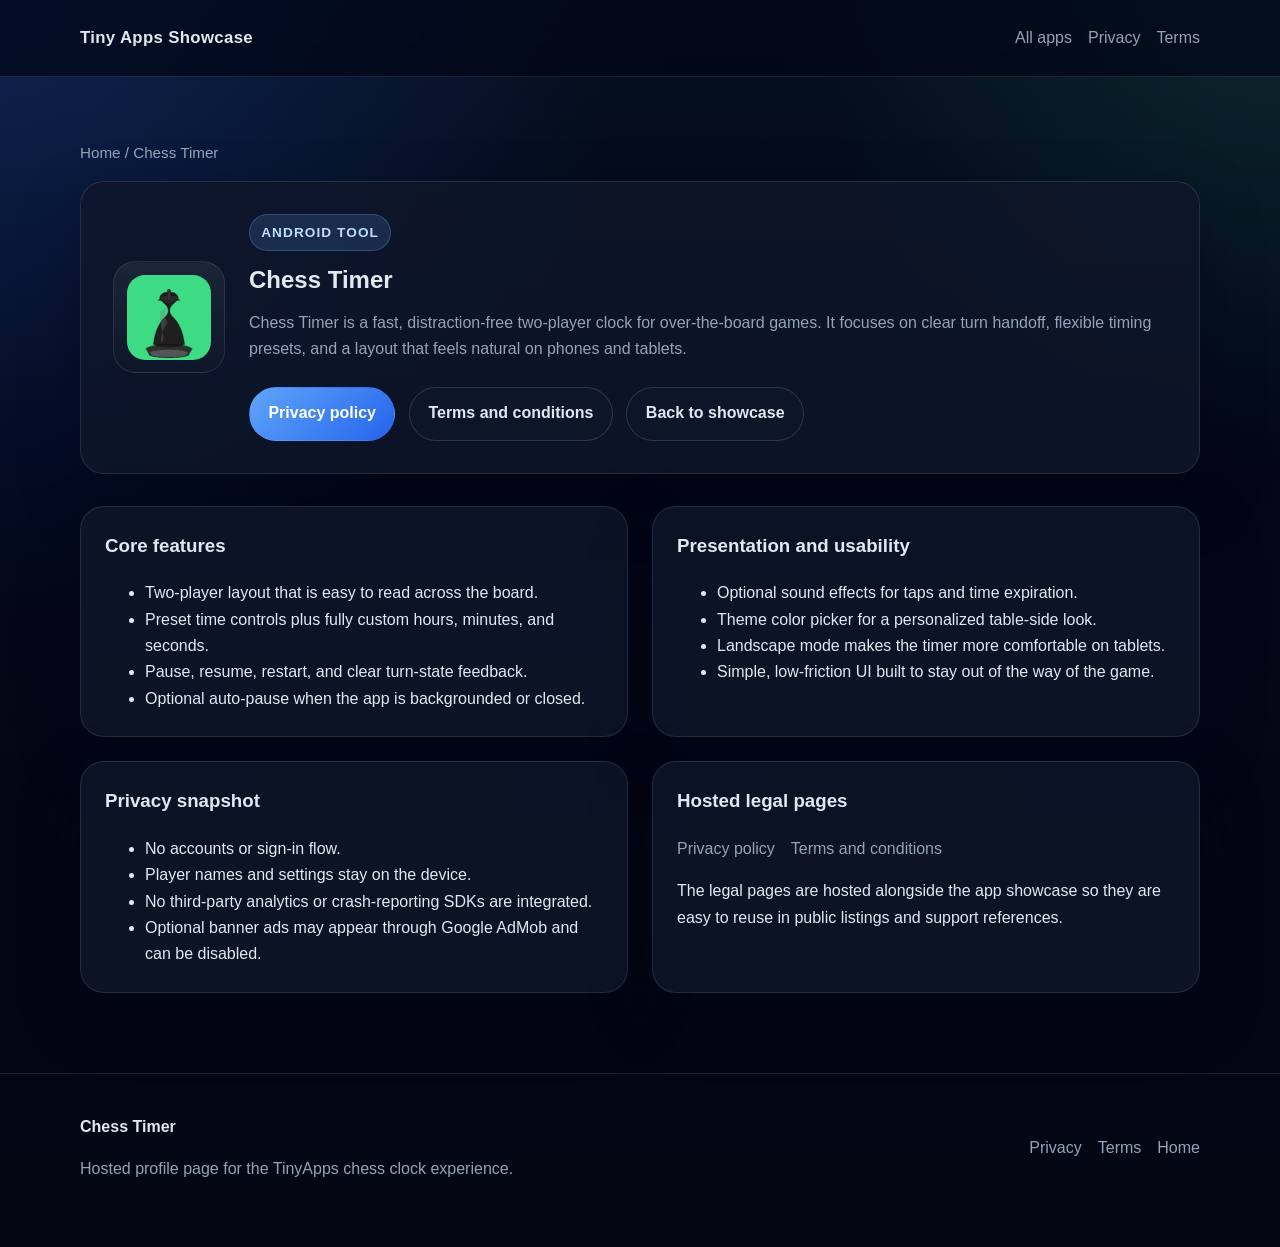
==== apps/chess-timer/index.html @ ebeef05f "Create static Tiny Apps showcase site Co-authored-by: Copilot <223556219+Copilot@users.noreply.githu" ====
<!doctype html>
<html lang="en">
<head>
  <meta charset="utf-8">
  <meta name="viewport" content="width=device-width, initial-scale=1">
  <title>Chess Timer</title>
  <meta
    name="description"
    content="Chess Timer on Android: a clean two-player chess clock with presets, custom time controls, sounds, and optional landscape mode."
  >
  <link rel="icon" href="../../assets/icons/favicon.svg" type="image/svg+xml">
  <link rel="stylesheet" href="../../styles.css">
</head>
<body>
  <header class="site-header">
    <div class="container nav">
      <a class="brand" href="../../index.html">Tiny Apps Showcase</a>
      <nav class="nav-links" aria-label="Primary">
        <a href="../../index.html#apps">All apps</a>
        <a href="privacy.html">Privacy</a>
        <a href="terms.html">Terms</a>
      </nav>
    </div>
  </header>

  <main class="page-shell">
    <div class="container">
      <p class="breadcrumbs"><a href="../../index.html">Home</a> / Chess Timer</p>

      <section class="page-hero">
        <div class="icon-wrap page-icon-wrap">
          <img class="app-icon" src="../../assets/icons/chess-timer.svg" alt="Chess Timer icon">
        </div>
        <div>
          <p class="badge">Android Tool</p>
          <h1>Chess Timer</h1>
          <p class="page-lead">
            Chess Timer is a fast, distraction-free two-player clock for over-the-board
            games. It focuses on clear turn handoff, flexible timing presets, and a layout
            that feels natural on phones and tablets.
          </p>
          <div class="button-row">
            <a class="button button-primary" href="privacy.html">Privacy policy</a>
            <a class="button button-secondary" href="terms.html">Terms and conditions</a>
            <a class="button button-secondary" href="../../index.html#apps">Back to showcase</a>
          </div>
        </div>
      </section>

      <section class="detail-grid">
        <article class="content-card">
          <h3>Core features</h3>
          <ul>
            <li>Two-player layout that is easy to read across the board.</li>
            <li>Preset time controls plus fully custom hours, minutes, and seconds.</li>
            <li>Pause, resume, restart, and clear turn-state feedback.</li>
            <li>Optional auto-pause when the app is backgrounded or closed.</li>
          </ul>
        </article>

        <article class="content-card">
          <h3>Presentation and usability</h3>
          <ul>
            <li>Optional sound effects for taps and time expiration.</li>
            <li>Theme color picker for a personalized table-side look.</li>
            <li>Landscape mode makes the timer more comfortable on tablets.</li>
            <li>Simple, low-friction UI built to stay out of the way of the game.</li>
          </ul>
        </article>

        <article class="content-card">
          <h3>Privacy snapshot</h3>
          <ul>
            <li>No accounts or sign-in flow.</li>
            <li>Player names and settings stay on the device.</li>
            <li>No third-party analytics or crash-reporting SDKs are integrated.</li>
            <li>Optional banner ads may appear through Google AdMob and can be disabled.</li>
          </ul>
        </article>

        <article class="content-card">
          <h3>Hosted legal pages</h3>
          <div class="inline-links">
            <a href="privacy.html">Privacy policy</a>
            <a href="terms.html">Terms and conditions</a>
          </div>
          <p>
            The legal pages are hosted alongside the app showcase so they are easy to reuse
            in public listings and support references.
          </p>
        </article>
      </section>
    </div>
  </main>

  <footer class="site-footer">
    <div class="container footer-content">
      <div>
        <strong>Chess Timer</strong>
        <p>Hosted profile page for the TinyApps chess clock experience.</p>
      </div>
      <div class="footer-links">
        <a href="privacy.html">Privacy</a>
        <a href="terms.html">Terms</a>
        <a href="../../index.html">Home</a>
      </div>
    </div>
  </footer>
</body>
</html>
---- styles.css ----
:root {
  color-scheme: dark;
  --bg: #020617;
  --bg-soft: #0f172a;
  --panel: rgba(15, 23, 42, 0.82);
  --panel-strong: #111c35;
  --text: #e2e8f0;
  --muted: #94a3b8;
  --line: rgba(148, 163, 184, 0.18);
  --accent: #60a5fa;
  --accent-strong: #2563eb;
  --accent-soft: rgba(96, 165, 250, 0.16);
  --success: #34d399;
  --shadow: 0 24px 60px rgba(2, 6, 23, 0.35);
  --radius: 1.5rem;
  --container: min(1120px, calc(100% - 2rem));
  --font: Inter, Segoe UI, Helvetica Neue, Arial, sans-serif;
}

*,
*::before,
*::after {
  box-sizing: border-box;
}

html {
  scroll-behavior: smooth;
}

body {
  margin: 0;
  font-family: var(--font);
  color: var(--text);
  background:
    radial-gradient(circle at top left, rgba(37, 99, 235, 0.24), transparent 35%),
    radial-gradient(circle at top right, rgba(52, 211, 153, 0.12), transparent 26%),
    linear-gradient(180deg, #06101f 0%, var(--bg) 35%, #030712 100%);
  line-height: 1.65;
}

img {
  display: block;
  max-width: 100%;
}

a {
  color: inherit;
}

code {
  padding: 0.12rem 0.4rem;
  border: 1px solid rgba(148, 163, 184, 0.22);
  border-radius: 0.5rem;
  background: rgba(15, 23, 42, 0.8);
  font-family: Consolas, Monaco, monospace;
  font-size: 0.95em;
}

.skip-link {
  position: absolute;
  left: 1rem;
  top: -3rem;
  z-index: 20;
  padding: 0.75rem 1rem;
  background: #ffffff;
  color: #0f172a;
  border-radius: 0.75rem;
}

.skip-link:focus {
  top: 1rem;
}

.container {
  width: var(--container);
  margin: 0 auto;
}

.site-header {
  position: sticky;
  top: 0;
  z-index: 10;
  backdrop-filter: blur(16px);
  background: rgba(2, 6, 23, 0.72);
  border-bottom: 1px solid var(--line);
}

.nav,
.footer-content,
.page-topbar {
  display: flex;
  align-items: center;
  justify-content: space-between;
  gap: 1rem;
}

.nav {
  min-height: 4.75rem;
}

.brand,
.brand:visited {
  font-size: 1.05rem;
  font-weight: 800;
  letter-spacing: 0.02em;
  text-decoration: none;
}

.nav-links,
.footer-links,
.inline-links {
  display: flex;
  align-items: center;
  gap: 1rem;
  flex-wrap: wrap;
}

.nav-links a,
.footer-links a,
.inline-links a,
.breadcrumbs a {
  color: var(--muted);
  text-decoration: none;
}

.nav-links a:hover,
.footer-links a:hover,
.inline-links a:hover,
.breadcrumbs a:hover {
  color: var(--text);
}

.hero,
.section,
.page-shell {
  padding: 5rem 0;
}

.hero-grid,
.publishing-grid,
.highlight-grid,
.link-grid,
.card-grid {
  display: grid;
  gap: 1.5rem;
}

.hero-grid {
  grid-template-columns: 1.45fr 0.9fr;
  align-items: center;
}

.hero h1,
.section-heading h2,
.page-hero h1,
.legal-doc h1 {
  margin: 0 0 1rem;
  line-height: 1.1;
}

.hero h1 {
  font-size: clamp(2.6rem, 4vw, 4.6rem);
  max-width: 12ch;
}

.lead,
.section-heading p,
.page-lead,
.legal-doc > p,
.legal-doc li {
  color: var(--muted);
}

.eyebrow,
.badge {
  display: inline-flex;
  align-items: center;
  gap: 0.5rem;
  margin: 0 0 1rem;
  font-size: 0.85rem;
  font-weight: 700;
  letter-spacing: 0.08em;
  text-transform: uppercase;
}

.eyebrow {
  color: #93c5fd;
}

.badge {
  padding: 0.4rem 0.7rem;
  border-radius: 999px;
  border: 1px solid rgba(96, 165, 250, 0.3);
  background: var(--accent-soft);
  color: #bfdbfe;
}

.button-row {
  display: flex;
  flex-wrap: wrap;
  gap: 0.85rem;
  margin: 1.5rem 0 0;
}

.button {
  display: inline-flex;
  align-items: center;
  justify-content: center;
  min-height: 2.9rem;
  padding: 0.8rem 1.15rem;
  border-radius: 999px;
  text-decoration: none;
  font-weight: 700;
  border: 1px solid transparent;
  transition: transform 160ms ease, border-color 160ms ease, background 160ms ease;
}

.button:hover {
  transform: translateY(-1px);
}

.button-primary {
  background: linear-gradient(135deg, #60a5fa, #2563eb);
  color: white;
}

.button-secondary {
  border-color: rgba(148, 163, 184, 0.24);
  background: rgba(15, 23, 42, 0.7);
  color: var(--text);
}

.check-list,
.feature-list,
.legal-doc ul,
.doc-list {
  margin: 1.2rem 0 0;
  padding-left: 1.2rem;
}

.check-list li,
.feature-list li {
  margin-top: 0.45rem;
}

.hero-panel,
.card,
.highlight-card,
.publishing-card,
.link-card,
.page-hero,
.content-card,
.legal-doc {
  border: 1px solid var(--line);
  background: var(--panel);
  border-radius: var(--radius);
  box-shadow: var(--shadow);
}

.hero-panel {
  padding: 1.5rem;
}

.stat-card + .stat-card {
  margin-top: 1rem;
}

.stat-card {
  padding: 1.1rem 1rem;
  border-radius: 1.1rem;
  background: linear-gradient(180deg, rgba(30, 41, 59, 0.95), rgba(15, 23, 42, 0.9));
  border: 1px solid rgba(148, 163, 184, 0.14);
}

.stat-number {
  display: block;
  font-size: 2rem;
  font-weight: 800;
  color: #f8fafc;
}

.stat-label {
  color: var(--muted);
}

.section-muted {
  background: linear-gradient(180deg, rgba(15, 23, 42, 0.34), rgba(15, 23, 42, 0));
}

.section-heading {
  max-width: 52rem;
  margin-bottom: 2rem;
}

.card-grid {
  grid-template-columns: repeat(3, minmax(0, 1fr));
}

.card,
.highlight-card,
.publishing-card,
.content-card {
  padding: 1.5rem;
}

.icon-wrap {
  display: inline-flex;
  align-items: center;
  justify-content: center;
  width: 6rem;
  height: 6rem;
  margin-bottom: 1.25rem;
  padding: 0.8rem;
  border-radius: 1.4rem;
  border: 1px solid rgba(148, 163, 184, 0.16);
  background: linear-gradient(180deg, rgba(30, 41, 59, 0.8), rgba(15, 23, 42, 0.94));
}

.app-icon {
  width: 100%;
  height: 100%;
  object-fit: contain;
}

.card h3,
.highlight-card h3,
.publishing-card h3,
.content-card h3 {
  margin-top: 0;
}

.feature-list {
  color: var(--muted);
}

.highlight-grid {
  grid-template-columns: repeat(3, minmax(0, 1fr));
}

.link-grid {
  grid-template-columns: repeat(2, minmax(0, 1fr));
}

.link-card {
  padding: 1.3rem 1.4rem;
  text-decoration: none;
}

.link-card span {
  display: block;
  margin-top: 0.45rem;
  color: var(--muted);
  font-size: 0.95rem;
}

.publishing-grid {
  grid-template-columns: repeat(2, minmax(0, 1fr));
}

.site-footer {
  padding: 2.5rem 0 4rem;
  border-top: 1px solid var(--line);
}

.site-footer p {
  margin-bottom: 0;
  color: var(--muted);
}

.page-shell {
  padding-top: 3rem;
}

.breadcrumbs {
  margin-bottom: 1rem;
  color: var(--muted);
  font-size: 0.95rem;
}

.page-hero {
  display: grid;
  grid-template-columns: auto 1fr;
  gap: 1.5rem;
  padding: 2rem;
  align-items: center;
}

.page-icon-wrap {
  width: 7rem;
  height: 7rem;
}

.detail-grid,
.doc-grid {
  display: grid;
  grid-template-columns: repeat(2, minmax(0, 1fr));
  gap: 1.5rem;
  margin-top: 2rem;
}

.content-card p:last-child,
.highlight-card p:last-child,
.publishing-card p:last-child {
  margin-bottom: 0;
}

.content-card ul {
  margin-bottom: 0;
}

.legal-doc {
  padding: 2rem;
  max-width: 52rem;
}

.legal-meta {
  margin-top: -0.2rem;
  margin-bottom: 1.4rem;
  color: #cbd5e1;
  font-weight: 600;
}

.callout {
  margin: 1.2rem 0 1.8rem;
  padding: 1rem 1.15rem;
  border-radius: 1rem;
  border: 1px solid rgba(52, 211, 153, 0.24);
  background: rgba(16, 185, 129, 0.08);
  color: #d1fae5;
}

.legal-doc h2 {
  margin-top: 2rem;
  margin-bottom: 0.8rem;
  font-size: 1.25rem;
}

.legal-doc p,
.legal-doc li {
  max-width: 68ch;
}

.legal-doc a {
  color: #93c5fd;
}

@media (max-width: 960px) {
  .hero-grid,
  .card-grid,
  .highlight-grid,
  .link-grid,
  .detail-grid,
  .doc-grid,
  .publishing-grid,
  .page-hero {
    grid-template-columns: 1fr;
  }

  .page-hero {
    justify-items: start;
  }
}

@media (max-width: 720px) {
  .hero,
  .section,
  .page-shell {
    padding: 4rem 0;
  }

  .nav,
  .footer-content,
  .page-topbar {
    align-items: flex-start;
    flex-direction: column;
  }

  .hero h1 {
    max-width: none;
  }

  .button {
    width: 100%;
  }
}
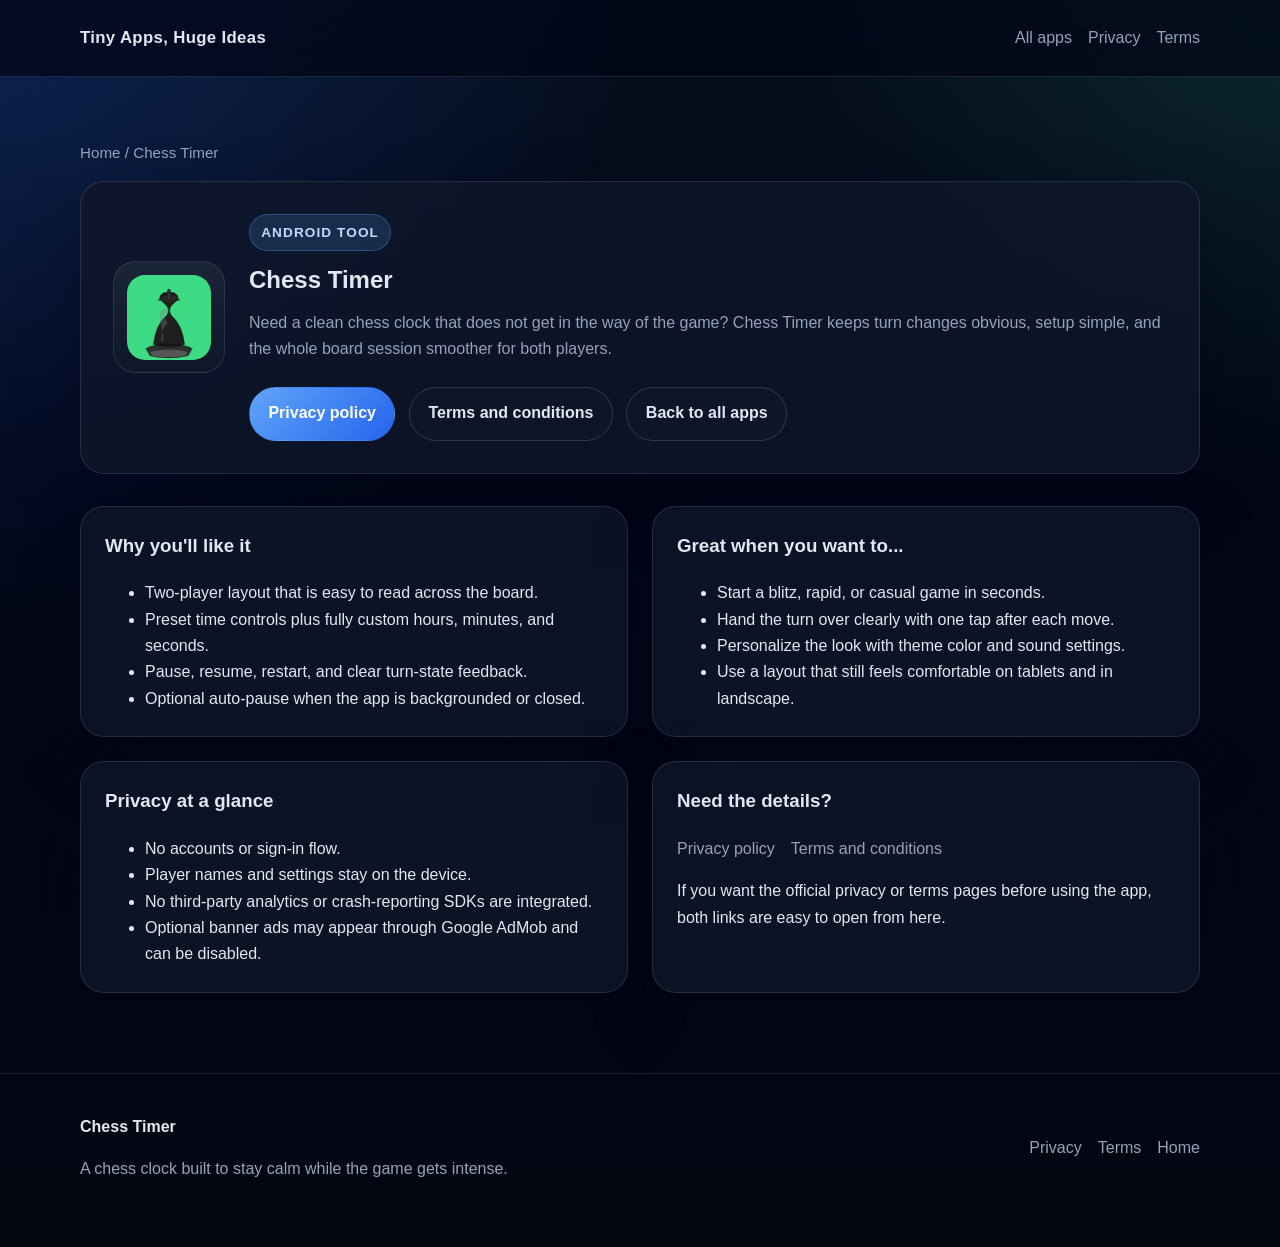
==== commit 0b6da42f: "Refresh site branding and tone Co-authored-by: Copilot <223556219+Copilot@users.noreply.github.com>" ====
--- a/apps/chess-timer/index.html
+++ b/apps/chess-timer/index.html
@@ -3,10 +3,10 @@
 <head>
   <meta charset="utf-8">
   <meta name="viewport" content="width=device-width, initial-scale=1">
-  <title>Chess Timer</title>
+  <title>Chess Timer | Tiny Apps, Huge Ideas</title>
   <meta
     name="description"
-    content="Chess Timer on Android: a clean two-player chess clock with presets, custom time controls, sounds, and optional landscape mode."
+    content="Chess Timer gives you a clean two-player chess clock with fast setup, clear turn changes, and a calm over-the-board feel."
   >
   <link rel="icon" href="../../assets/icons/favicon.svg" type="image/svg+xml">
   <link rel="stylesheet" href="../../styles.css">
@@ -14,7 +14,7 @@
 <body>
   <header class="site-header">
     <div class="container nav">
-      <a class="brand" href="../../index.html">Tiny Apps Showcase</a>
+      <a class="brand" href="../../index.html">Tiny Apps, Huge Ideas</a>
       <nav class="nav-links" aria-label="Primary">
         <a href="../../index.html#apps">All apps</a>
         <a href="privacy.html">Privacy</a>
@@ -35,21 +35,21 @@
           <p class="badge">Android Tool</p>
           <h1>Chess Timer</h1>
           <p class="page-lead">
-            Chess Timer is a fast, distraction-free two-player clock for over-the-board
-            games. It focuses on clear turn handoff, flexible timing presets, and a layout
-            that feels natural on phones and tablets.
+            Need a clean chess clock that does not get in the way of the game? Chess Timer
+            keeps turn changes obvious, setup simple, and the whole board session smoother
+            for both players.
           </p>
           <div class="button-row">
             <a class="button button-primary" href="privacy.html">Privacy policy</a>
             <a class="button button-secondary" href="terms.html">Terms and conditions</a>
-            <a class="button button-secondary" href="../../index.html#apps">Back to showcase</a>
+            <a class="button button-secondary" href="../../index.html#apps">Back to all apps</a>
           </div>
         </div>
       </section>
 
       <section class="detail-grid">
         <article class="content-card">
-          <h3>Core features</h3>
+          <h3>Why you'll like it</h3>
           <ul>
             <li>Two-player layout that is easy to read across the board.</li>
             <li>Preset time controls plus fully custom hours, minutes, and seconds.</li>
@@ -59,17 +59,17 @@
         </article>
 
         <article class="content-card">
-          <h3>Presentation and usability</h3>
+          <h3>Great when you want to...</h3>
           <ul>
-            <li>Optional sound effects for taps and time expiration.</li>
-            <li>Theme color picker for a personalized table-side look.</li>
-            <li>Landscape mode makes the timer more comfortable on tablets.</li>
-            <li>Simple, low-friction UI built to stay out of the way of the game.</li>
+            <li>Start a blitz, rapid, or casual game in seconds.</li>
+            <li>Hand the turn over clearly with one tap after each move.</li>
+            <li>Personalize the look with theme color and sound settings.</li>
+            <li>Use a layout that still feels comfortable on tablets and in landscape.</li>
           </ul>
         </article>
 
         <article class="content-card">
-          <h3>Privacy snapshot</h3>
+          <h3>Privacy at a glance</h3>
           <ul>
             <li>No accounts or sign-in flow.</li>
             <li>Player names and settings stay on the device.</li>
@@ -79,14 +79,14 @@
         </article>
 
         <article class="content-card">
-          <h3>Hosted legal pages</h3>
+          <h3>Need the details?</h3>
           <div class="inline-links">
             <a href="privacy.html">Privacy policy</a>
             <a href="terms.html">Terms and conditions</a>
           </div>
           <p>
-            The legal pages are hosted alongside the app showcase so they are easy to reuse
-            in public listings and support references.
+            If you want the official privacy or terms pages before using the app, both links
+            are easy to open from here.
           </p>
         </article>
       </section>
@@ -97,7 +97,7 @@
     <div class="container footer-content">
       <div>
         <strong>Chess Timer</strong>
-        <p>Hosted profile page for the TinyApps chess clock experience.</p>
+        <p>A chess clock built to stay calm while the game gets intense.</p>
       </div>
       <div class="footer-links">
         <a href="privacy.html">Privacy</a>
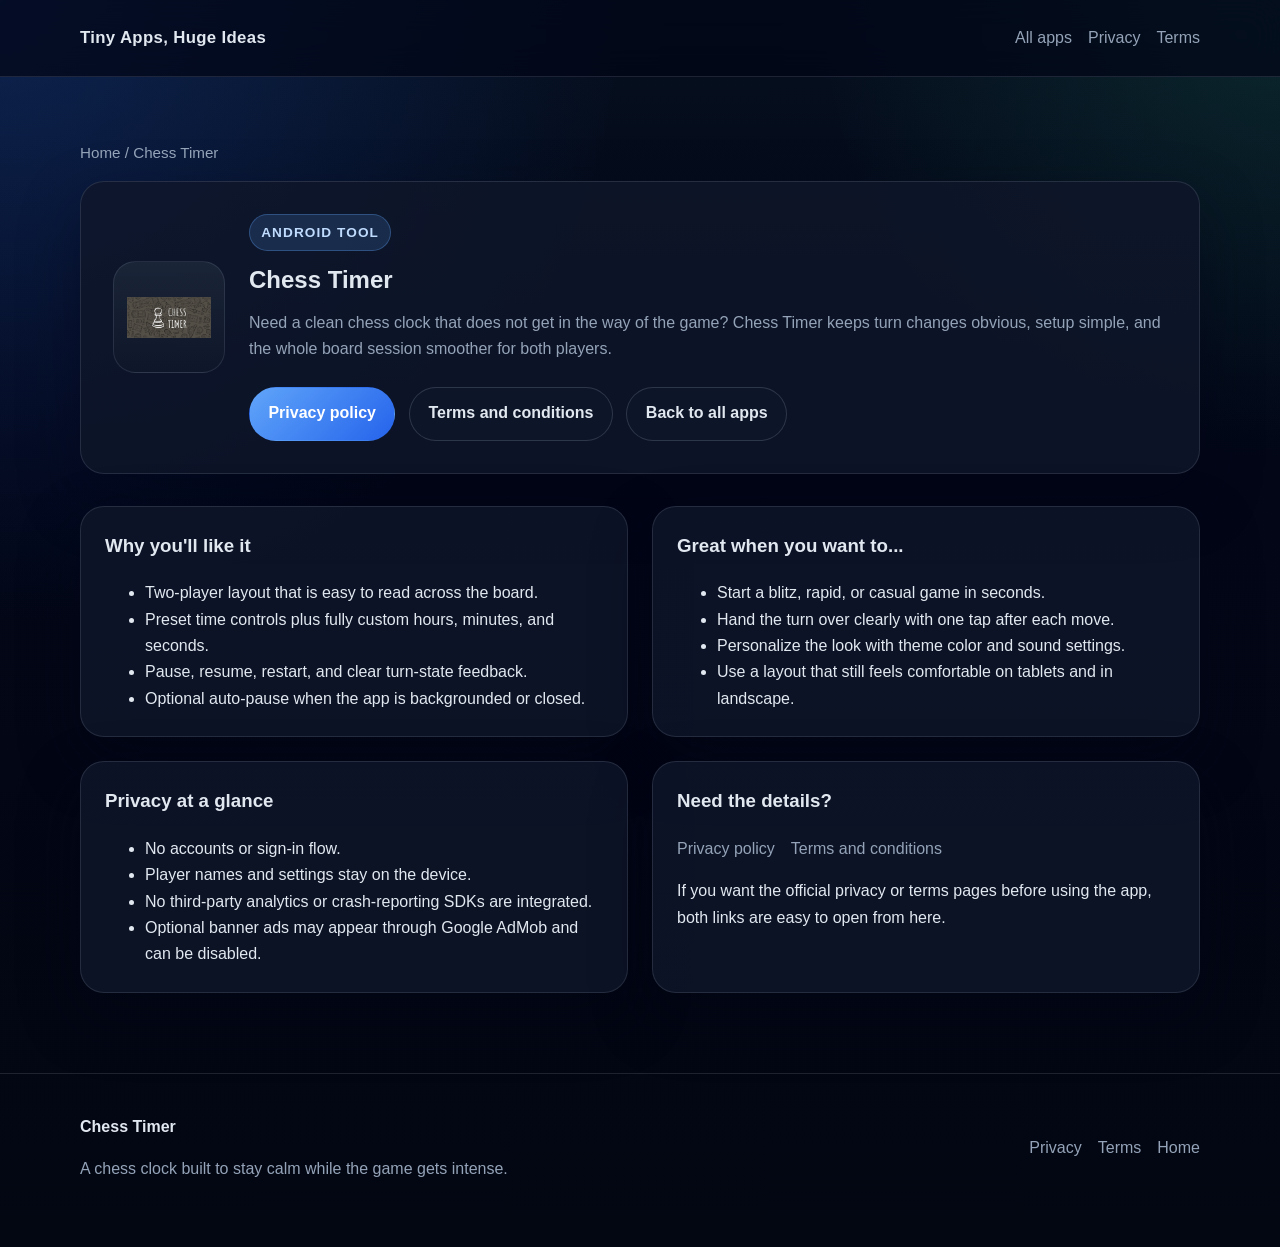
==== commit dcad3418: "Use refreshed app icons Co-authored-by: Copilot <223556219+Copilot@users.noreply.github.com>" ====
--- a/apps/chess-timer/index.html
+++ b/apps/chess-timer/index.html
@@ -29,7 +29,7 @@
 
       <section class="page-hero">
         <div class="icon-wrap page-icon-wrap">
-          <img class="app-icon" src="../../assets/icons/chess-timer.svg" alt="Chess Timer icon">
+          <img class="app-icon" src="../../assets/new_icons/chesstimer.png" alt="Chess Timer icon">
         </div>
         <div>
           <p class="badge">Android Tool</p>
--- a/styles.css
+++ b/styles.css
@@ -146,7 +146,7 @@
 }
 
 .hero-grid {
-  grid-template-columns: 1.45fr 0.9fr;
+  grid-template-columns: 1fr;
   align-items: center;
 }
 
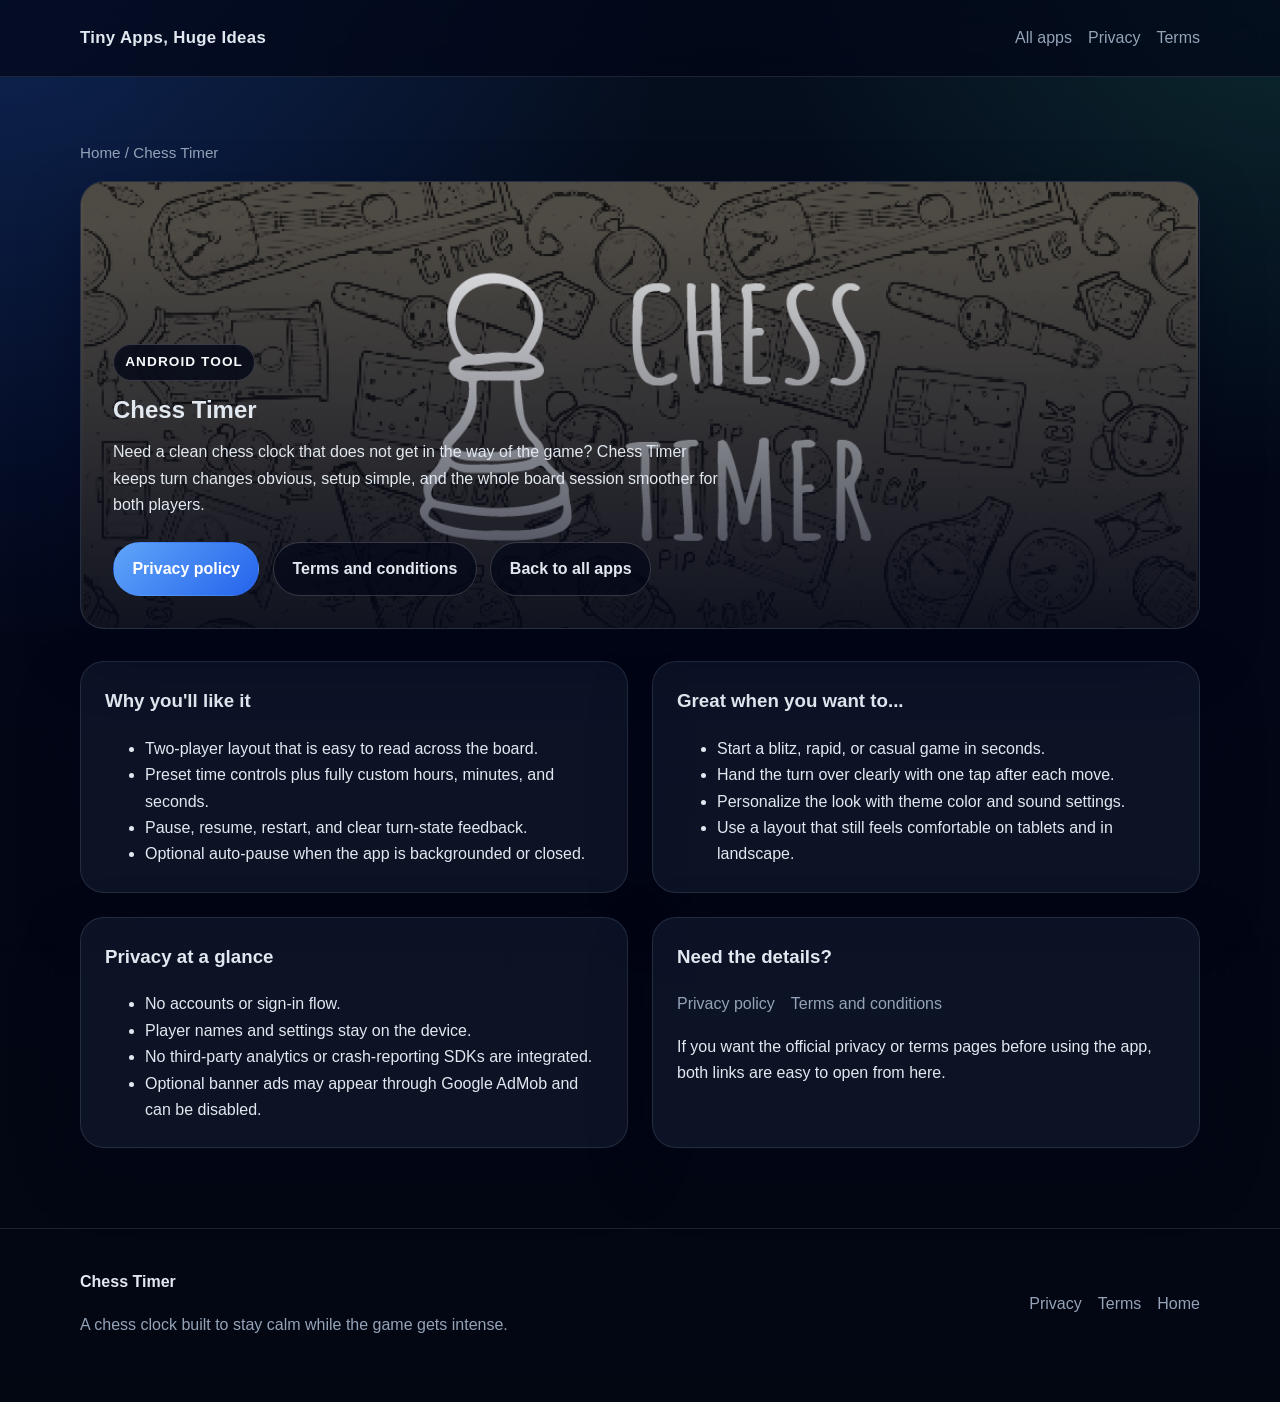
==== commit b82ebed3: "Use image backdrops on app hero cards Co-authored-by: Copilot <223556219+Copilot@users.noreply.githu" ====
--- a/apps/chess-timer/index.html
+++ b/apps/chess-timer/index.html
@@ -28,10 +28,8 @@
       <p class="breadcrumbs"><a href="../../index.html">Home</a> / Chess Timer</p>
 
       <section class="page-hero">
-        <div class="icon-wrap page-icon-wrap">
-          <img class="app-icon" src="../../assets/new_icons/chesstimer.png" alt="Chess Timer icon">
-        </div>
-        <div>
+        <img class="page-hero-backdrop" src="../../assets/new_icons/chesstimer.png" alt="">
+        <div class="page-hero-content">
           <p class="badge">Android Tool</p>
           <h1>Chess Timer</h1>
           <p class="page-lead">
--- a/styles.css
+++ b/styles.css
@@ -303,6 +303,45 @@
   padding: 1.5rem;
 }
 
+.card {
+  overflow: hidden;
+  padding-top: 0;
+}
+
+.card-media {
+  position: relative;
+  margin: 0 -1.5rem 1.5rem;
+  height: clamp(12rem, 28vw, 14rem);
+  overflow: hidden;
+  background: #0f172a;
+}
+
+.card-media::after {
+  content: "";
+  position: absolute;
+  inset: 0;
+  background: linear-gradient(180deg, rgba(2, 6, 23, 0.02) 10%, rgba(2, 6, 23, 0.4) 100%);
+}
+
+.card-backdrop {
+  width: 100%;
+  height: 100%;
+  object-fit: cover;
+  object-position: center;
+}
+
+.card-badge {
+  position: absolute;
+  right: 1rem;
+  bottom: 1rem;
+  z-index: 1;
+  margin: 0;
+  border-color: rgba(255, 255, 255, 0.18);
+  background: rgba(2, 6, 23, 0.78);
+  color: #f8fafc;
+  backdrop-filter: blur(12px);
+}
+
 .icon-wrap {
   display: inline-flex;
   align-items: center;
@@ -378,16 +417,52 @@
 }
 
 .page-hero {
-  display: grid;
-  grid-template-columns: auto 1fr;
-  gap: 1.5rem;
+  position: relative;
+  display: flex;
+  align-items: flex-end;
+  min-height: clamp(20rem, 42vw, 28rem);
+  padding: 0;
+  overflow: hidden;
+  background: #0f172a;
+}
+
+.page-hero::after {
+  content: "";
+  position: absolute;
+  inset: 0;
+  background: linear-gradient(180deg, rgba(2, 6, 23, 0.08) 10%, rgba(2, 6, 23, 0.82) 100%);
+}
+
+.page-hero-backdrop {
+  position: absolute;
+  inset: 0;
+  width: 100%;
+  height: 100%;
+  object-fit: cover;
+  object-position: center;
+}
+
+.page-hero-content {
+  position: relative;
+  z-index: 1;
+  width: min(42rem, 100%);
   padding: 2rem;
-  align-items: center;
-}
-
-.page-icon-wrap {
-  width: 7rem;
-  height: 7rem;
+}
+
+.page-hero .badge {
+  border-color: rgba(255, 255, 255, 0.18);
+  background: rgba(2, 6, 23, 0.78);
+  color: #f8fafc;
+  backdrop-filter: blur(12px);
+}
+
+.page-hero .page-lead {
+  color: #e2e8f0;
+}
+
+.page-hero .button-secondary {
+  border-color: rgba(255, 255, 255, 0.18);
+  background: rgba(2, 6, 23, 0.68);
 }
 
 .detail-grid,
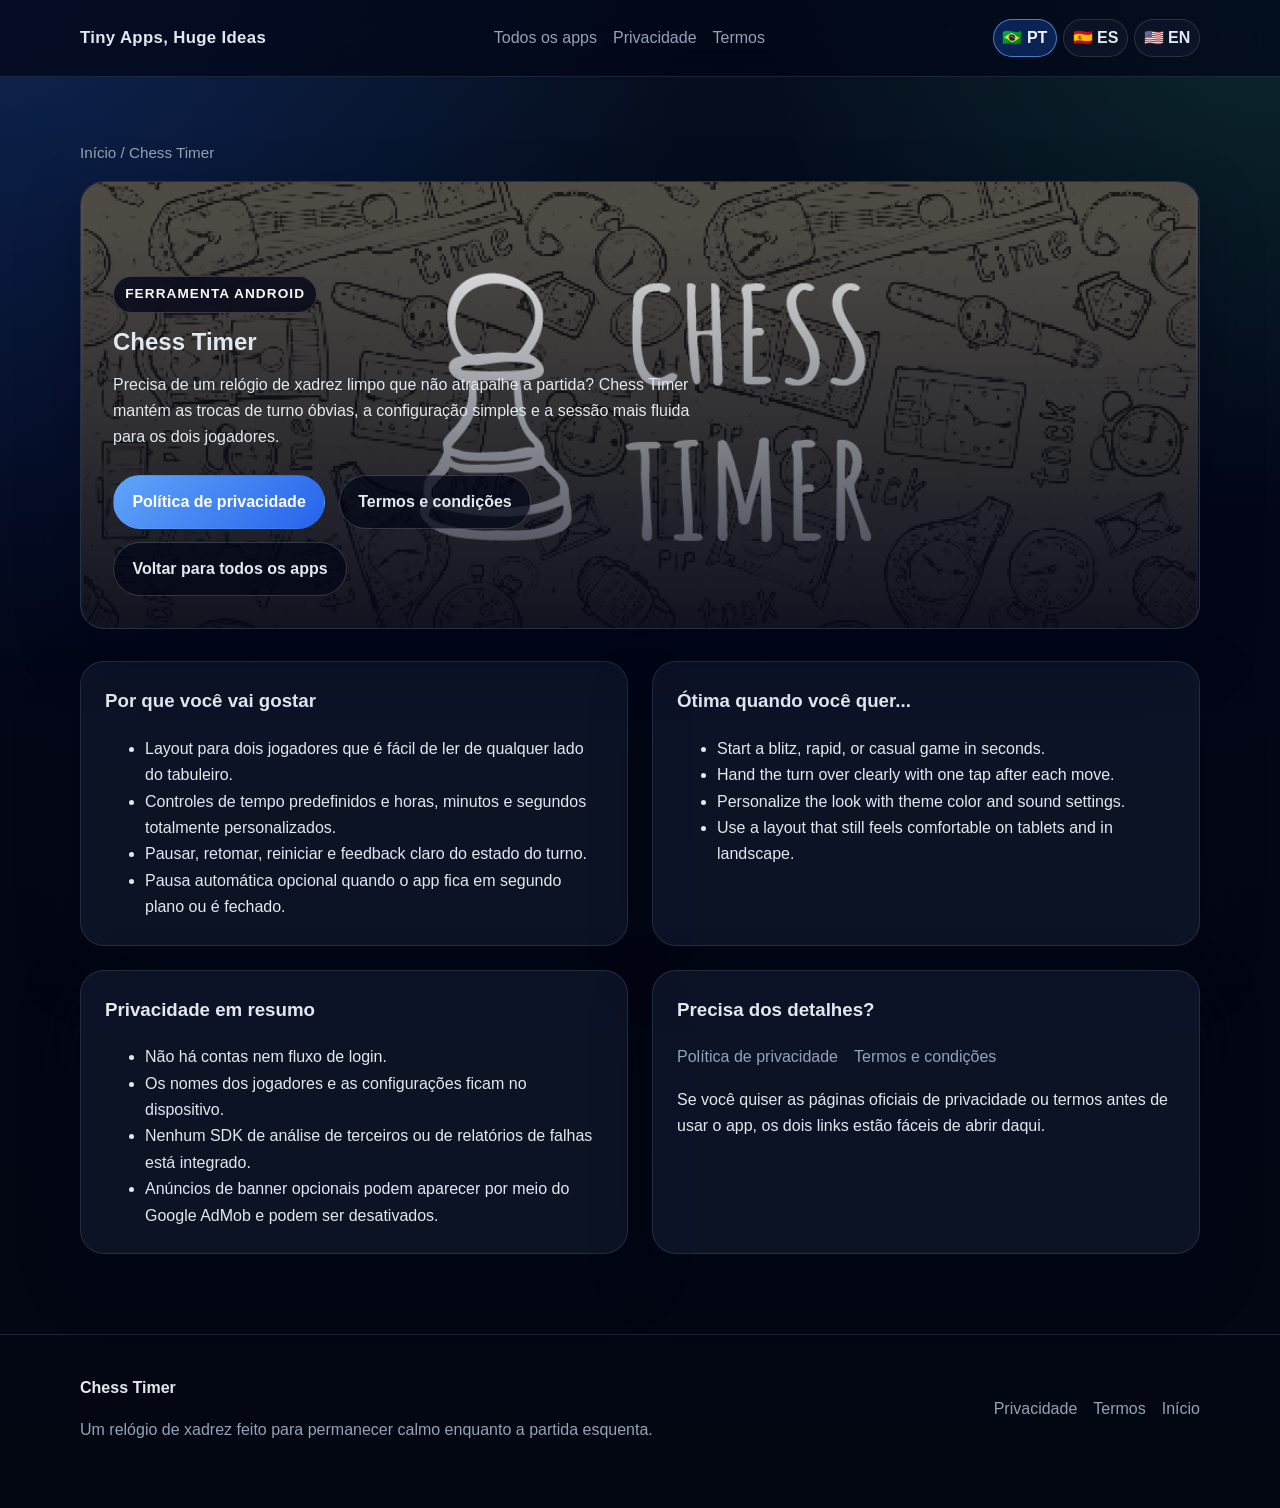
==== commit a7aeb2b8: "Translation" ====
--- a/apps/chess-timer/index.html
+++ b/apps/chess-timer/index.html
@@ -1,5 +1,5 @@
 <!doctype html>
-<html lang="en">
+<html lang="pt-BR">
 <head>
   <meta charset="utf-8">
   <meta name="viewport" content="width=device-width, initial-scale=1">
@@ -11,7 +11,7 @@
   <link rel="icon" href="../../assets/icons/favicon.svg" type="image/svg+xml">
   <link rel="stylesheet" href="../../styles.css">
 </head>
-<body>
+<body data-page="chessTimerIndex">
   <header class="site-header">
     <div class="container nav">
       <a class="brand" href="../../index.html">Tiny Apps, Huge Ideas</a>
@@ -20,6 +20,11 @@
         <a href="privacy.html">Privacy</a>
         <a href="terms.html">Terms</a>
       </nav>
+      <div class="lang-switch" role="group" aria-label="Idioma">
+        <button type="button" class="lang-button" data-lang="pt-BR" aria-label="Português do Brasil">🇧🇷 PT</button>
+        <button type="button" class="lang-button" data-lang="es" aria-label="Español">🇪🇸 ES</button>
+        <button type="button" class="lang-button" data-lang="en" aria-label="English">🇺🇸 EN</button>
+      </div>
     </div>
   </header>
 
@@ -104,5 +109,6 @@
       </div>
     </div>
   </footer>
+  <script src="../../assets/js/i18n.js"></script>
 </body>
 </html>
--- a/styles.css
+++ b/styles.css
@@ -98,6 +98,41 @@
   min-height: 4.75rem;
 }
 
+.lang-switch {
+  display: inline-flex;
+  align-items: center;
+  gap: 0.35rem;
+  flex-wrap: wrap;
+}
+
+.lang-button {
+  display: inline-flex;
+  align-items: center;
+  justify-content: center;
+  min-width: 2.4rem;
+  min-height: 2.4rem;
+  padding: 0.2rem 0.55rem;
+  border: 1px solid rgba(148, 163, 184, 0.22);
+  border-radius: 999px;
+  background: rgba(15, 23, 42, 0.74);
+  color: var(--text);
+  font: inherit;
+  font-weight: 700;
+  cursor: pointer;
+  transition: transform 160ms ease, border-color 160ms ease, background 160ms ease;
+}
+
+.lang-button:hover {
+  transform: translateY(-1px);
+  border-color: rgba(96, 165, 250, 0.45);
+}
+
+.lang-button[aria-pressed="true"] {
+  border-color: rgba(96, 165, 250, 0.72);
+  background: rgba(37, 99, 235, 0.28);
+  color: #eff6ff;
+}
+
 .brand,
 .brand:visited {
   font-size: 1.05rem;
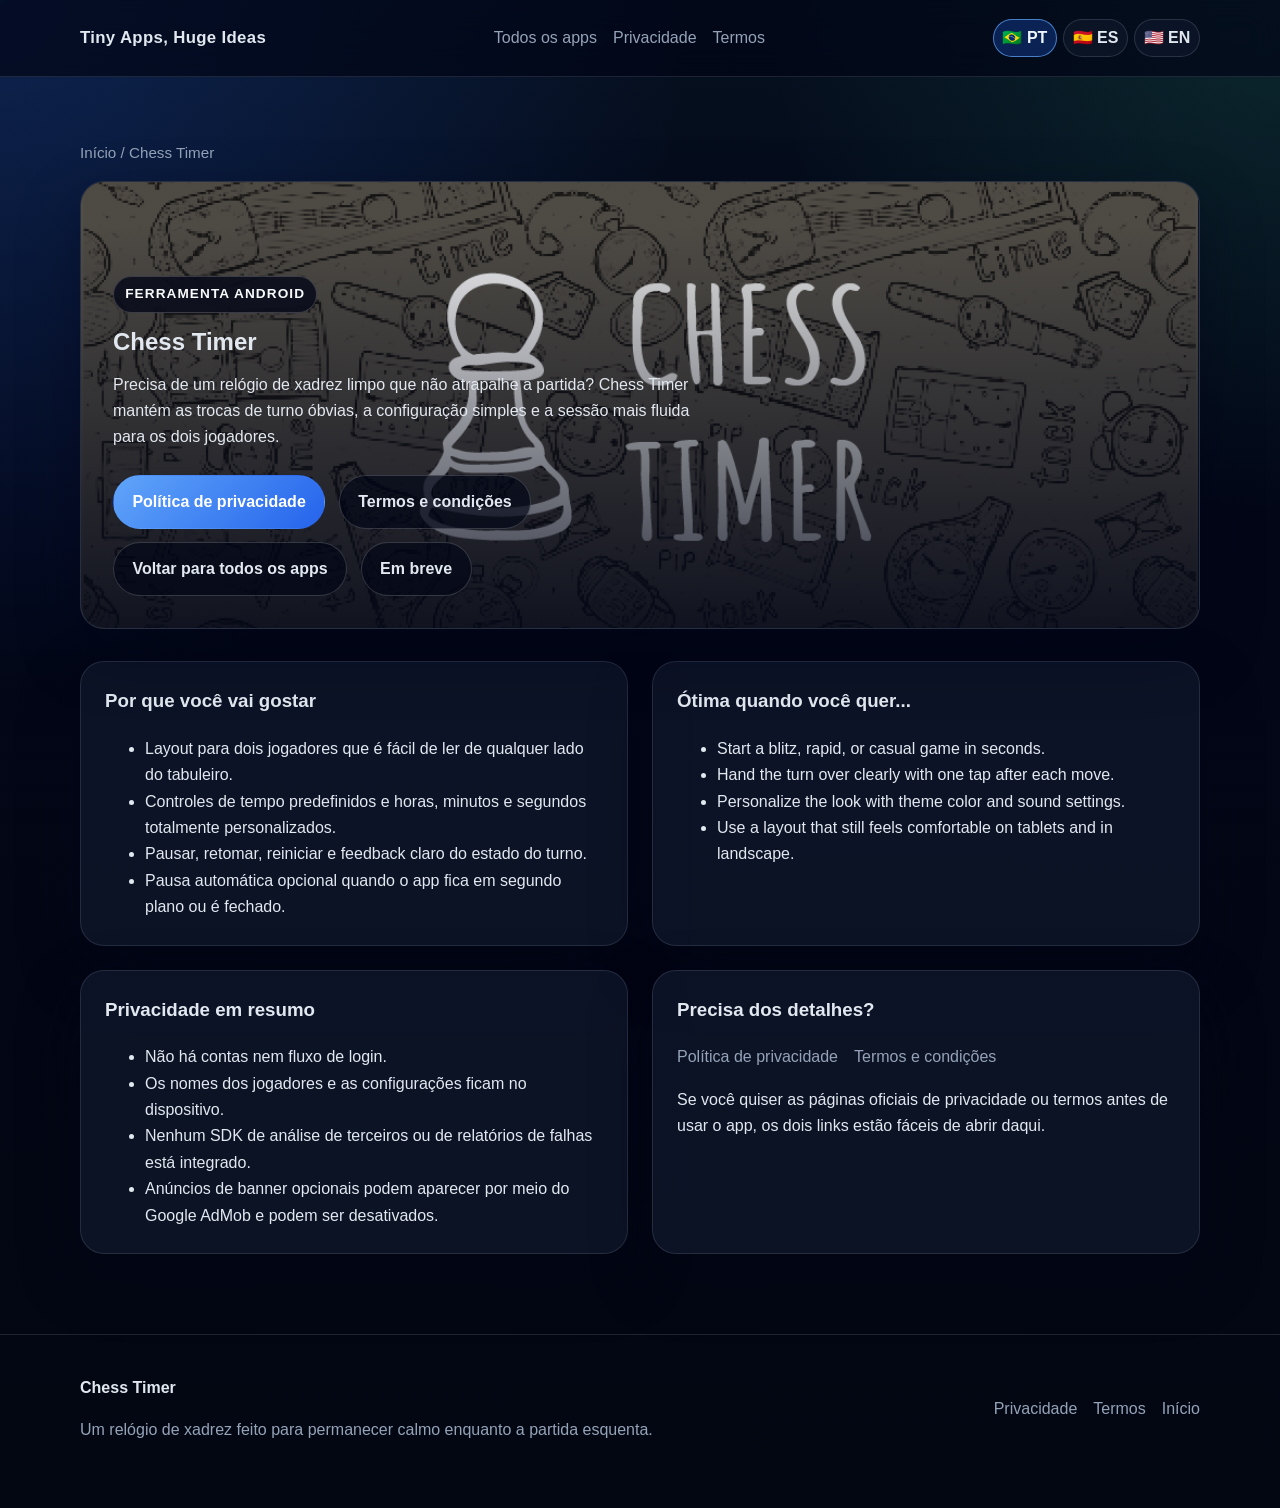
==== commit 9cd2a40c: "Add Google Play badge and coming-soon links; update homepage and translations to highlight Mechanica" ====
--- a/apps/chess-timer/index.html
+++ b/apps/chess-timer/index.html
@@ -46,6 +46,7 @@
             <a class="button button-primary" href="privacy.html">Privacy policy</a>
             <a class="button button-secondary" href="terms.html">Terms and conditions</a>
             <a class="button button-secondary" href="../../index.html#apps">Back to all apps</a>
+            <a class="button button-secondary google-play-coming-soon" href="https://play.google.com/store/apps/dev?id=7036385917834216309" target="_blank">Coming soon</a>
           </div>
         </div>
       </section>
--- a/styles.css
+++ b/styles.css
@@ -554,6 +554,39 @@
   color: #93c5fd;
 }
 
+.google-play-button {
+  padding: 0;
+  border: none;
+  background: none;
+  border-radius: 0;
+  min-height: auto;
+}
+
+.google-play-button:hover {
+  transform: none;
+}
+
+.google-play-badge {
+  display: block;
+  height: 2.9rem;
+  width: auto;
+  max-width: 180px;
+}
+
+.google-play-coming-soon {
+  padding: 0.8rem 1.15rem;
+  border-radius: 999px;
+  background: rgba(15, 23, 42, 0.7);
+  border: 1px solid rgba(148, 163, 184, 0.24);
+  color: var(--text);
+  font-weight: 700;
+  text-decoration: none;
+}
+
+.google-play-coming-soon:hover {
+  transform: translateY(-1px);
+}
+
 @media (max-width: 960px) {
   .hero-grid,
   .card-grid,
